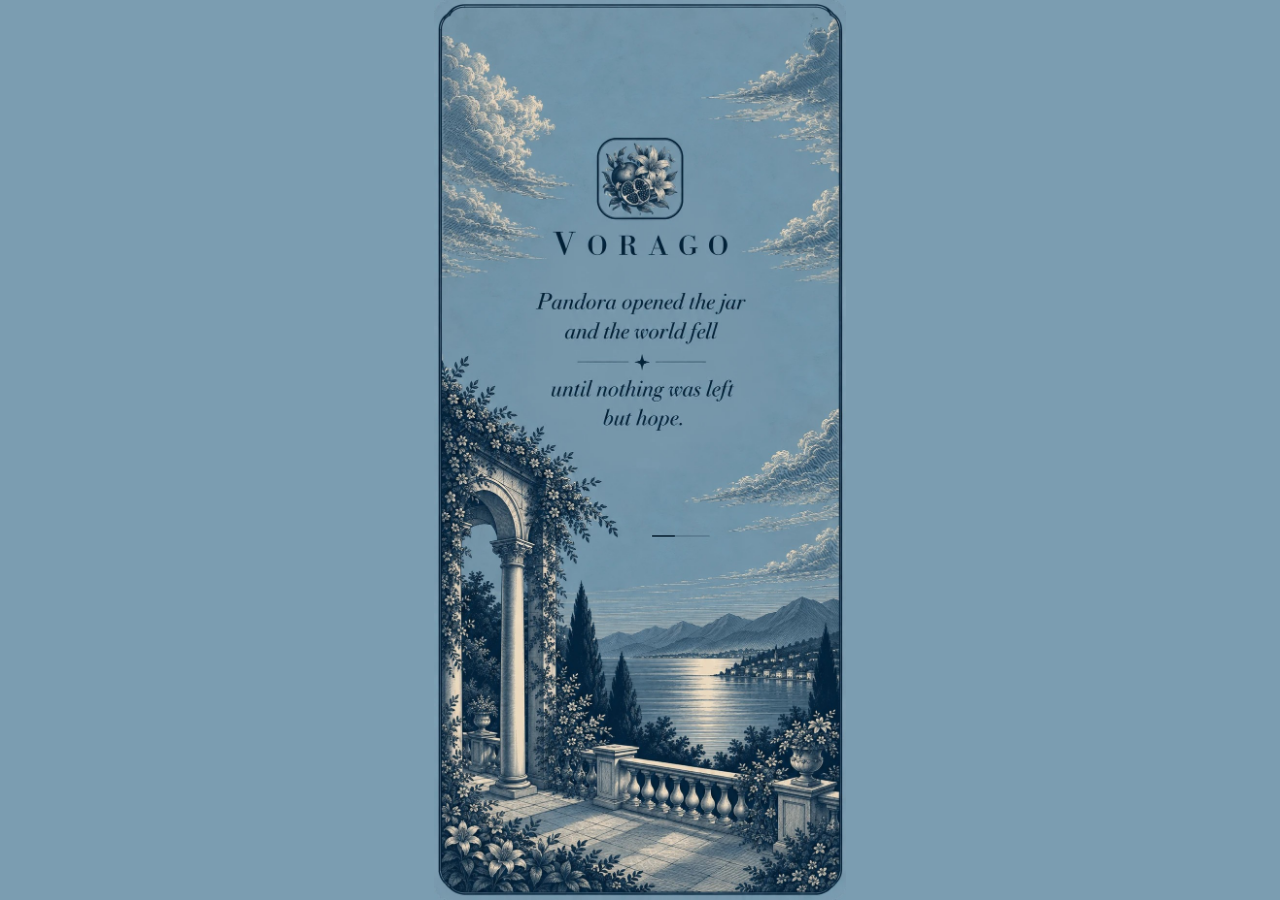
==== index.html @ 79c186fe "Vorago test version: Retia's engine with the Vorago design (lily lilac, Bodoni + Crimson Pro, lily b" ====
<!doctype html>
<html lang="en">
<head>
  <meta charset="utf-8">
  <meta name="viewport" content="width=device-width, initial-scale=1, maximum-scale=1, user-scalable=no, viewport-fit=cover">
  <meta name="theme-color" content="#7B9DB1">
  <meta name="description" content="Seven notes a day on psychology, persuasion and negotiation.">
  <meta name="mobile-web-app-capable" content="yes">
  <meta name="apple-mobile-web-app-capable" content="yes">
  <meta name="apple-mobile-web-app-title" content="Vorago">
  <meta name="apple-mobile-web-app-status-bar-style" content="default">
  <title>Vorago</title>
  <link rel="manifest" href="manifest.webmanifest">
  <link rel="icon" type="image/png" sizes="32x32" href="assets/icon-32.png">
  <link rel="apple-touch-icon" href="assets/apple-touch-icon.png">
  <!-- ?v= must match VERSION in sw.js; change both on every release so phones never mix old and new files -->
  <link rel="stylesheet" href="style.css?v=1">
  <link rel="preload" href="assets/splash.jpg" as="image">
  <link rel="preload" href="assets/fonts/bodoni-moda-normal.woff2" as="font" type="font/woff2" crossorigin>
  <link rel="preload" href="assets/fonts/crimson-pro-normal.woff2" as="font" type="font/woff2" crossorigin>
</head>
<body>
  <svg width="0" height="0" style="position:absolute" aria-hidden="true">
    <symbol id="icon-menu" viewBox="0 0 24 24"><line x1="4" y1="7" x2="20" y2="7"/><line x1="4" y1="12" x2="20" y2="12"/><line x1="4" y1="17" x2="14" y2="17"/></symbol>
    <!-- Lily: one petal, a closed bud, and the open flower (white with a green throat, golden anthers) -->
    <symbol id="lily-petal" viewBox="-12 -62 24 64" overflow="visible"><path d="M0 0 C-11 -16 -10 -42 0 -60 C10 -42 11 -16 0 0 Z" fill="#fff" stroke="#5d5872" stroke-width="1.3"/><path d="M0 0 C-5 -7 -5 -14 0 -20 C5 -14 5 -7 0 0 Z" fill="#c9dcae"/><path d="M0 -4 L0 -48" stroke="#a9c48c" stroke-width="1.1"/></symbol>
    <symbol id="lily-bloom" viewBox="-70 -70 140 140">
      <use href="#lily-petal" x="-12" y="-62" width="24" height="64"/>
      <use href="#lily-petal" x="-12" y="-62" width="24" height="64" transform="rotate(60)"/>
      <use href="#lily-petal" x="-12" y="-62" width="24" height="64" transform="rotate(120)"/>
      <use href="#lily-petal" x="-12" y="-62" width="24" height="64" transform="rotate(180)"/>
      <use href="#lily-petal" x="-12" y="-62" width="24" height="64" transform="rotate(240)"/>
      <use href="#lily-petal" x="-12" y="-62" width="24" height="64" transform="rotate(300)"/>
      <path d="M0 0 L-14 -26 M0 0 L14 -26 M0 0 L-27 -8 M0 0 L27 -8 M0 0 L-8 27 M0 0 L10 26" stroke="#7f9a60" stroke-width="1.3" fill="none"/>
      <g fill="#c08a2e"><ellipse cx="-14" cy="-27" rx="2.4" ry="4.2" transform="rotate(-28 -14 -27)"/><ellipse cx="14" cy="-27" rx="2.4" ry="4.2" transform="rotate(28 14 -27)"/><ellipse cx="-28" cy="-8" rx="2.4" ry="4.2" transform="rotate(-72 -28 -8)"/><ellipse cx="28" cy="-8" rx="2.4" ry="4.2" transform="rotate(72 28 -8)"/><ellipse cx="-8" cy="28" rx="2.4" ry="4.2" transform="rotate(16 -8 28)"/><ellipse cx="10" cy="27" rx="2.4" ry="4.2" transform="rotate(-20 10 27)"/></g>
      <circle r="4.5" fill="#8fae6c"/>
    </symbol>
    <symbol id="lily-bud" viewBox="-10 -44 20 46"><path d="M0 0 C-8 -10 -7 -30 0 -42 C7 -30 8 -10 0 0 Z" fill="#f4f8ee" stroke="#5d5872" stroke-width="1.3"/><path d="M0 0 C-6 -6 -6 -14 0 -20 C6 -14 6 -6 0 0 Z" fill="#b9d19a"/></symbol>
  </svg>

  <!-- Loading screen -->
  <!-- The artwork (assets/splash.jpg) already contains the icon, name and quote; it is shown whole on the border blue -->
  <section id="splash" class="screen splash" role="img" aria-label="Vorago. Pandora opened the jar and the world fell, until nothing was left but hope.">
    <div class="splash-art">
      <div class="splash-bottom">
        <div class="loading-line" aria-hidden="true"><i></i></div>
        <div class="continue">Touch to continue</div>
      </div>
    </div>
  </section>

  <!-- First open outside the home-screen app: how to install -->
  <section id="install" class="screen centered" hidden>
    <div class="spacer"></div>
    <img class="install-icon" src="assets/apple-touch-icon.png" alt="">
    <h1 class="done-title">Add Vorago to your home screen</h1>
    <p class="done-sub">It works offline and keeps your progress safe. In a normal browser tab, progress can be lost.</p>
    <div class="install-steps">
      <div><b>iPhone</b>In Safari, tap the Share button <span class="kbd">⬆</span>, then <em>Add to Home Screen</em>.</div>
      <div><b>Android</b>In Chrome, tap the menu <span class="kbd">⋮</span>, then <em>Add to Home screen</em> or <em>Install app</em>.</div>
    </div>
    <div class="spacer"></div>
    <button class="next wide" id="b-install-ok" type="button">Continue in the browser</button>
  </section>

  <!-- Reading a note -->
  <section id="read" class="screen" hidden>
    <header class="topbar">
      <span id="r-where"></span>
      <span class="buds" id="r-buds" aria-label="Notes done today"></span>
      <span class="topright"><span id="r-count"></span><button class="menu" type="button" data-menu aria-label="Contents"><svg aria-hidden="true"><use href="#icon-menu"/></svg></button></span>
    </header>
    <div class="behind" id="r-behind" hidden></div>
    <button class="reminder" id="r-reminder" type="button" hidden></button>
    <article class="note" id="r-note">
      <div class="kicker"><span id="r-subject"></span><span class="evidence" id="r-evidence"></span></div>
      <h1 class="title" id="r-title"></h1>
      <div class="body" id="r-body"></div>
    </article>
    <footer class="actions">
      <div class="row">
        <button class="ghost" id="b-lookup" type="button">
          <svg viewBox="0 0 24 24" aria-hidden="true"><circle cx="10.5" cy="10.5" r="6.5"/><line x1="15.5" y1="15.5" x2="21" y2="21"/></svg>
          Look it up
        </button>
        <button class="ghost" id="b-ask" type="button">
          <svg viewBox="0 0 24 24" aria-hidden="true"><path d="M12 3 L13.8 10.2 L21 12 L13.8 13.8 L12 21 L10.2 13.8 L3 12 L10.2 10.2 Z"/></svg>
          Ask AI
        </button>
      </div>
      <button class="primary" id="b-understood" type="button">Understood</button>
    </footer>
  </section>

  <!-- Recall -->
  <section id="recall" class="screen" hidden>
    <header class="topbar"><span>Recall</span><span id="c-count"></span></header>
    <div class="recall-q">
      <div class="whatis">What is…</div>
      <h1 class="title" id="c-title"></h1>
      <div class="hint" id="c-hint"></div>
    </div>
    <article class="note recall-a" id="c-answer" hidden>
      <div class="kicker"><span id="c-subject"></span></div>
      <div class="body" id="c-body"></div>
    </article>
    <footer class="actions">
      <button class="next" id="b-see" type="button">See answer</button>
      <div class="row" id="c-judge" hidden>
        <button class="outline" id="b-remembered" type="button">Remembered</button>
        <button class="outline" id="b-forgotten" type="button">Forgotten</button>
      </div>
    </footer>
  </section>

  <!-- Day complete: the lily opens -->
  <section id="done" class="screen centered" hidden>
    <header class="topbar">
      <span id="s-where"></span>
      <span class="topright"><button class="menu" type="button" data-menu aria-label="Contents"><svg aria-hidden="true"><use href="#icon-menu"/></svg></button></span>
    </header>
    <div class="spacer"></div>
    <svg class="bloom" id="s-bloom" viewBox="0 0 140 140" aria-hidden="true"><use href="#lily-bloom" width="140" height="140"/></svg>
    <h1 class="done-title" id="s-title"></h1>
    <p class="done-sub" id="s-sub"></p>
    <p class="done-streak" id="s-streak"></p>
    <div class="spacer"></div>
    <p class="closed">The garden is closed for now.</p>
    <button class="link" id="b-revisit" type="button">Revisit today's notes</button>
  </section>

  <!-- Messages -->
  <section id="message" class="screen centered" hidden>
    <header class="topbar">
      <span></span>
      <span class="topright"><button class="menu" type="button" data-menu aria-label="Contents"><svg aria-hidden="true"><use href="#icon-menu"/></svg></button></span>
    </header>
    <div class="spacer"></div>
    <h1 class="done-title" id="m-title"></h1>
    <p class="done-sub" id="m-text"></p>
    <div class="spacer"></div>
  </section>

  <!-- Contents, Progress, Library, Look up later, Settings -->
  <section id="page" class="screen" hidden>
    <header class="pagebar">
      <button class="back" id="p-back" type="button">‹ Back</button>
      <h1 class="page-title" id="p-title"></h1>
    </header>
    <div class="page-body" id="p-body"></div>
  </section>

  <div class="toast" id="toast" role="status" hidden></div>

  <script src="app.js?v=1"></script>
</body>
</html>
---- style.css ----
/* Fonts are stored with the app (SIL Open Font License), so they load instantly and work offline */
@font-face { font-family: 'Bodoni Moda'; font-style: normal; font-weight: 400 700; font-display: swap; src: url('assets/fonts/bodoni-moda-normal.woff2') format('woff2'); }
@font-face { font-family: 'Bodoni Moda'; font-style: italic; font-weight: 400 700; font-display: swap; src: url('assets/fonts/bodoni-moda-italic.woff2') format('woff2'); }
@font-face { font-family: 'Crimson Pro'; font-style: normal; font-weight: 400 700; font-display: swap; src: url('assets/fonts/crimson-pro-normal.woff2') format('woff2'); }
@font-face { font-family: 'Crimson Pro'; font-style: italic; font-weight: 400 700; font-display: swap; src: url('assets/fonts/crimson-pro-italic.woff2') format('woff2'); }

:root {
  /* Inside: lily lilac paper, violet-navy ink */
  --paper: #EBE6EF;
  --ink: #2D2944;
  --ink-soft: #716A84;
  --accent: #62558A;       /* labels, evidence tag */
  --line: #D8D0E0;
  --ghost: #B3A9C6;        /* Look it up / Ask AI outlines */
  --violet: #4C3F72;       /* Understood */
  --on-violet: #F2EEF6;
  /* Outside: the loading art's border blue and navy ink */
  --blue: #7B9DB1;
  --navy: #1F3A4D;
  --display: 'Bodoni Moda', Didot, 'Times New Roman', serif;
  --serif: 'Crimson Pro', Georgia, 'Times New Roman', serif;
}

* { box-sizing: border-box; margin: 0; }
/* No pinch or double-tap zoom (text size is set in Settings instead) */
html, body { height: 100%; touch-action: pan-x pan-y; -webkit-text-size-adjust: 100%; text-size-adjust: 100%; }
/* The paper shading covers the whole screen, so wide screens (unfolded Fold, tablets) have no visible column edge */
body {
  background: radial-gradient(ellipse at 50% 40%, #F1EDF4 0%, var(--paper) 60%, #E1DAE8 100%);
  color: var(--ink);
  font-family: var(--serif);
  -webkit-font-smoothing: antialiased;
  -webkit-tap-highlight-color: transparent;
  overscroll-behavior: none;
}
[hidden] { display: none !important; }

.screen {
  position: fixed;
  inset: 0;
  max-width: 560px;
  margin: 0 auto;
  display: flex;
  flex-direction: column;
  padding: calc(env(safe-area-inset-top) + 18px) 20px calc(env(safe-area-inset-bottom) + 18px);
  overflow: hidden;
}
.spacer { flex: 1; }
.centered { align-items: center; text-align: center; }
.centered .topbar { width: 100%; }

/* ---------- Loading screen ---------- */
/* The artwork is always shown whole (its words are part of the picture), as big as fits,
   on its own border blue, so any screen shape just gets a little blue around it */
.splash {
  max-width: none;
  padding: 0;
  background: var(--blue);
  align-items: center;
  justify-content: center;
}
.splash-art {
  --art-w: min(100vw, calc(100vh * 848 / 1855));
  position: relative;
  width: var(--art-w);
  aspect-ratio: 848 / 1855;
  background: url('assets/splash.jpg') center / 100% 100% no-repeat;
}
@supports (height: 100dvh) {
  .splash-art { --art-w: min(100vw, calc(100dvh * 848 / 1855)); }
}
/* In the open sky between the vines and the clouds (the spot marked on the art) */
.splash-bottom {
  position: absolute; left: 60%; top: 59.5%; transform: translateX(-50%);
  display: flex; flex-direction: column; align-items: center; gap: calc(var(--art-w) * .018);
}
.loading-line { width: calc(var(--art-w) * .14); height: 2px; border-radius: 2px; overflow: hidden; background: rgba(31, 58, 77, .22); }
.loading-line i { display: block; width: 40%; height: 100%; background: var(--navy); animation: slide 1.6s ease-in-out infinite; }
@keyframes slide { from { transform: translateX(-100%); } to { transform: translateX(250%); } }
.splash.ready .loading-line { background: var(--navy); }
.splash.ready .loading-line i { animation: none; opacity: 0; }
.continue {
  font-family: var(--display); font-size: max(11px, calc(var(--art-w) * .028)); letter-spacing: .18em; text-transform: uppercase;
  white-space: nowrap; color: var(--navy); opacity: 0; transition: opacity .8s;
}
.splash.ready .continue { opacity: 1; animation: breathe 2.8s ease-in-out .8s infinite; }
.splash.ready { cursor: pointer; }
@keyframes breathe { 50% { opacity: .45; } }
.splash.leaving { animation: fadeOut .5s ease forwards; }
@keyframes fadeOut { to { opacity: 0; } }

/* ---------- Top row: Day · lily buds · menu ---------- */
.topbar { display: flex; align-items: center; justify-content: space-between; gap: 10px; font-style: italic; font-size: 16px; color: var(--ink-soft); position: relative; min-height: 28px; }
.topright { display: inline-flex; align-items: center; gap: 10px; }
.menu { min-height: 0; padding: 6px; margin: -8px -8px -8px 0; background: none; border: 0; color: var(--ink-soft); display: inline-flex; }
.menu svg { width: 22px; height: 22px; stroke: currentColor; stroke-width: 1.6; stroke-linecap: round; fill: none; }
/* One bud per note of the day; each opens into a lily when the note is done */
.buds { display: flex; align-items: flex-end; gap: 4px; }
.buds svg { width: 13px; height: 26px; }
.buds svg.open { width: 24px; height: 24px; }
.buds svg.just { animation: openUp .7s cubic-bezier(.2, .9, .3, 1.2); }
@keyframes openUp { from { transform: scale(.4) rotate(-30deg); opacity: .3; } }
.behind { font-size: 14px; font-style: italic; color: var(--accent); margin-top: 8px; position: relative; }
.reminder { align-self: flex-start; min-height: 0; padding: 4px 0; margin-top: 6px; background: none; border: 0; font-style: italic; font-size: 15px; color: var(--accent); text-decoration: underline; text-underline-offset: 3px; }

/* ---------- A note ---------- */
.note {
  flex: 1;
  overflow-y: auto;
  margin: 30px -8px 16px;
  padding: 0 12px 24px;
  position: relative;
  touch-action: pan-y;
}
.kicker { display: flex; justify-content: space-between; gap: 12px; font-family: var(--display); font-size: 12px; letter-spacing: .18em; text-transform: uppercase; color: var(--ink-soft); }
.evidence { color: var(--accent); }
.title { font-family: var(--display); font-weight: 400; font-size: 36px; line-height: 1.08; margin: 8px 0 24px; color: var(--ink); }
.body p { font-size: var(--note-size, 18px); line-height: 1.6; margin: 0 0 22px; }
body[data-text="s"] { --note-size: 16.5px; }
body[data-text="l"] { --note-size: 20px; }
.body .label { display: block; font-family: var(--display); font-size: 12px; letter-spacing: .18em; text-transform: uppercase; color: var(--accent); margin-bottom: 5px; }
.body strong { font-weight: 600; }

/* Short screens (iPhone SE, small Androids): tighter spacing so a page still fits without scrolling */
@media (max-height: 720px) {
  .screen { padding-top: calc(env(safe-area-inset-top) + 12px); padding-bottom: calc(env(safe-area-inset-bottom) + 12px); }
  .note { margin-top: 16px; margin-bottom: 10px; }
  .title { font-size: 29px; margin: 6px 0 14px; }
  .body p { font-size: var(--note-size, 16.5px); line-height: 1.5; margin-bottom: 14px; }
  body[data-text="l"] .body p { font-size: 18.5px; }
  .ghost { min-height: 42px; }
  .primary, .next { min-height: 48px; }
}

.note.out { animation: turnOut .2s ease-in forwards; }
.note.out-back { animation: turnOutBack .2s ease-in forwards; }
.note.in { animation: turnIn .3s ease-out; }
.note.back { animation: turnInBack .3s ease-out; }
@keyframes turnOut { to { transform: translateX(-48px); opacity: 0; } }
@keyframes turnOutBack { to { transform: translateX(48px); opacity: 0; } }
@keyframes turnIn { from { transform: translateX(48px); opacity: 0; } }
@keyframes turnInBack { from { transform: translateX(-48px); opacity: 0; } }

/* ---------- Buttons ---------- */
.actions { display: flex; flex-direction: column; gap: 9px; position: relative; }
.row { display: flex; gap: 9px; }
button {
  font: inherit;
  cursor: pointer;
  border-radius: 4px;
  min-height: 48px;
  padding: 10px 8px;
  -webkit-user-select: none;
  user-select: none;
}
button:active { transform: scale(.98); }
.ghost { flex: 1; background: transparent; border: 1px solid var(--ghost); color: var(--ink); font-size: 17px; display: inline-flex; align-items: center; justify-content: center; gap: 7px; }
.ghost svg { width: 16px; height: 16px; fill: none; stroke: currentColor; stroke-width: 1.7; stroke-linecap: round; stroke-linejoin: round; }
/* Understood: the one strong colour, only when a note is finished */
.primary { background: var(--violet); color: var(--on-violet); border: 0; font-family: var(--display); font-size: 20px; min-height: 54px; }
/* Continue: a quiet ivory-ink outline */
.next { background: transparent; border: 1px solid var(--ink); color: var(--ink); font-family: var(--display); font-size: 20px; min-height: 54px; }
.outline { flex: 1; background: transparent; border: 1px solid var(--ink); color: var(--ink); font-size: 18px; }
.link { background: none; border: 0; color: var(--ink-soft); font-style: italic; font-size: 16px; text-decoration: underline; text-underline-offset: 3px; min-height: 40px; }

/* ---------- Recall ---------- */
.recall-q { text-align: center; margin: auto 0; }
.whatis { font-style: italic; font-size: 19px; color: var(--ink-soft); }
.recall-q .title { margin: 8px 0 10px; }
.hint { font-style: italic; font-size: 15px; color: var(--ink-soft); min-height: 20px; }
#recall.revealed .recall-q { margin: 22px 0 0; }
#recall.revealed .recall-q .title { font-size: 28px; margin-bottom: 4px; }
#recall.revealed .hint { display: none; }
.recall-a { margin-top: 12px; }
.recall-a .kicker { margin-bottom: 16px; }

/* ---------- Day complete ---------- */
.bloom { width: 150px; height: 150px; }
.bloom.opening { animation: bloom 1.1s cubic-bezier(.2, .9, .3, 1.15) both; }
@keyframes bloom {
  0% { transform: scale(.2) rotate(-40deg); opacity: 0; }
  60% { transform: scale(1.06) rotate(4deg); opacity: 1; }
  100% { transform: scale(1) rotate(0); }
}
.done-title { font-family: var(--display); font-weight: 400; font-size: 30px; line-height: 1.15; margin-top: 16px; }
.done-sub { font-style: italic; font-size: 17px; color: var(--ink-soft); margin-top: 8px; max-width: 26em; }
.done-streak { font-size: 16px; color: var(--ink-soft); margin-top: 10px; }
.closed { font-family: var(--display); font-style: italic; font-size: 19px; color: var(--ink-soft); }

/* ---------- First open: install ---------- */
.install-icon { width: 96px; height: 96px; border-radius: 22px; }
.install-steps { text-align: left; margin-top: 26px; display: grid; gap: 14px; font-size: 17px; line-height: 1.45; max-width: 24em; }
.install-steps b { display: block; font-family: var(--display); font-weight: 400; font-size: 12px; letter-spacing: .18em; text-transform: uppercase; color: var(--accent); margin-bottom: 2px; }
.kbd { display: inline-block; min-width: 1.4em; text-align: center; border: 1px solid var(--ghost); border-radius: 4px; font-style: normal; font-size: 14px; }

/* ---------- Pages (Contents, Progress, Library, Look up later, Settings) ---------- */
.pagebar { display: grid; grid-template-columns: 80px 1fr 80px; align-items: center; }
.pagebar::after { content: ''; } /* empty third column keeps the title centred */
.back { min-height: 0; padding: 6px 0; background: none; border: 0; text-align: left; font-style: italic; font-size: 17px; color: var(--ink-soft); }
.page-title { font-family: var(--display); font-weight: 400; font-size: 15px; letter-spacing: .2em; text-transform: uppercase; text-align: center; }
.page-body { flex: 1; overflow-y: auto; margin: 18px -8px 0; padding: 0 8px 24px; }
.page-note { font-style: italic; font-size: 15.5px; line-height: 1.55; color: var(--ink-soft); margin-top: 16px; }

.list { width: 100%; text-align: left; }
.list button { display: block; width: 100%; min-height: 0; background: none; border: 0; border-top: 0.5px solid var(--ghost); border-radius: 0; text-align: left; font-size: 19px; color: var(--ink); padding: 13px 2px; }
.list button:last-child { border-bottom: 0.5px solid var(--ghost); }
.list button:disabled { color: #A59DB6; cursor: default; }
.list button:active:not(:disabled) { transform: none; background: rgba(45, 41, 68, .05); }
.list small { display: block; font-style: italic; font-size: 14.5px; color: var(--ink-soft); margin-top: 2px; }
.list-day { font-family: var(--display); font-size: 12px; letter-spacing: .18em; text-transform: uppercase; color: var(--ink-soft); padding: 18px 2px 6px; }

.block { margin-bottom: 26px; }
.block-label { font-family: var(--display); font-size: 12px; letter-spacing: .18em; text-transform: uppercase; color: var(--ink-soft); margin-bottom: 8px; }
.block-title { font-family: var(--display); font-size: 28px; }
.block-sub { font-style: italic; font-size: 15px; color: var(--ink-soft); margin-top: 8px; }
.themes { margin-top: 8px; font-size: 16px; line-height: 1.6; }
.themes span { font-style: italic; color: var(--ink-soft); }
.bar { height: 6px; border-radius: 3px; background: var(--line); margin-top: 12px; overflow: hidden; }
.bar i { display: block; height: 100%; background: var(--violet); border-radius: 3px; }

.stats { display: grid; grid-template-columns: 1fr 1fr; gap: 12px; margin-bottom: 28px; }
.stats div { border: 0.5px solid var(--ghost); border-radius: 8px; padding: 12px 14px; }
.stats b { display: block; font-family: var(--display); font-weight: 400; font-size: 30px; line-height: 1.15; }
.stats span { font-style: italic; font-size: 15px; color: var(--ink-soft); }

.cal-head, .cal { display: grid; grid-template-columns: repeat(7, 1fr); gap: 7px; }
.cal-head span { text-align: center; font-family: var(--display); font-size: 12px; color: var(--ink-soft); }
.cal { margin-top: 6px; }
.cal i { aspect-ratio: 1; border-radius: 5px; border: 1px solid var(--line); }
.cal i.part { background: var(--line); }
.cal i.complete { background: var(--violet); border-color: var(--violet); }
.cal i.today { outline: 1.5px solid var(--ink); outline-offset: 1px; }
.cal i.future { opacity: .35; }
.cal-key { display: flex; align-items: center; gap: 6px; margin-top: 12px; font-style: italic; font-size: 14px; color: var(--ink-soft); }
.cal-key i { width: 12px; height: 12px; border-radius: 3px; display: inline-block; }
.cal-key i.part { background: var(--line); margin-left: 10px; }
.cal-key i.complete { background: var(--violet); }

.choices { display: flex; gap: 8px; }
.choice { flex: 1; background: transparent; border: 1px solid var(--ghost); color: var(--ink); font-size: 17px; }
.choice.on { border-color: var(--ink); background: rgba(45, 41, 68, .07); }
.next.wide { width: 100%; margin-bottom: 18px; }
#install .next.wide { margin-bottom: 0; }

.toast {
  position: fixed; left: 50%; bottom: calc(env(safe-area-inset-bottom) + 140px); transform: translateX(-50%);
  max-width: 88%; background: var(--ink); color: var(--on-violet); font-size: 16px; padding: 10px 16px; border-radius: 6px;
  text-align: center; z-index: 10;
}
.toast.show { animation: toastIn .25s ease-out; }
@keyframes toastIn { from { opacity: 0; transform: translate(-50%, 8px); } }

@media (prefers-reduced-motion: reduce) {
  *, *::before, *::after { animation: none !important; transition: none !important; }
}
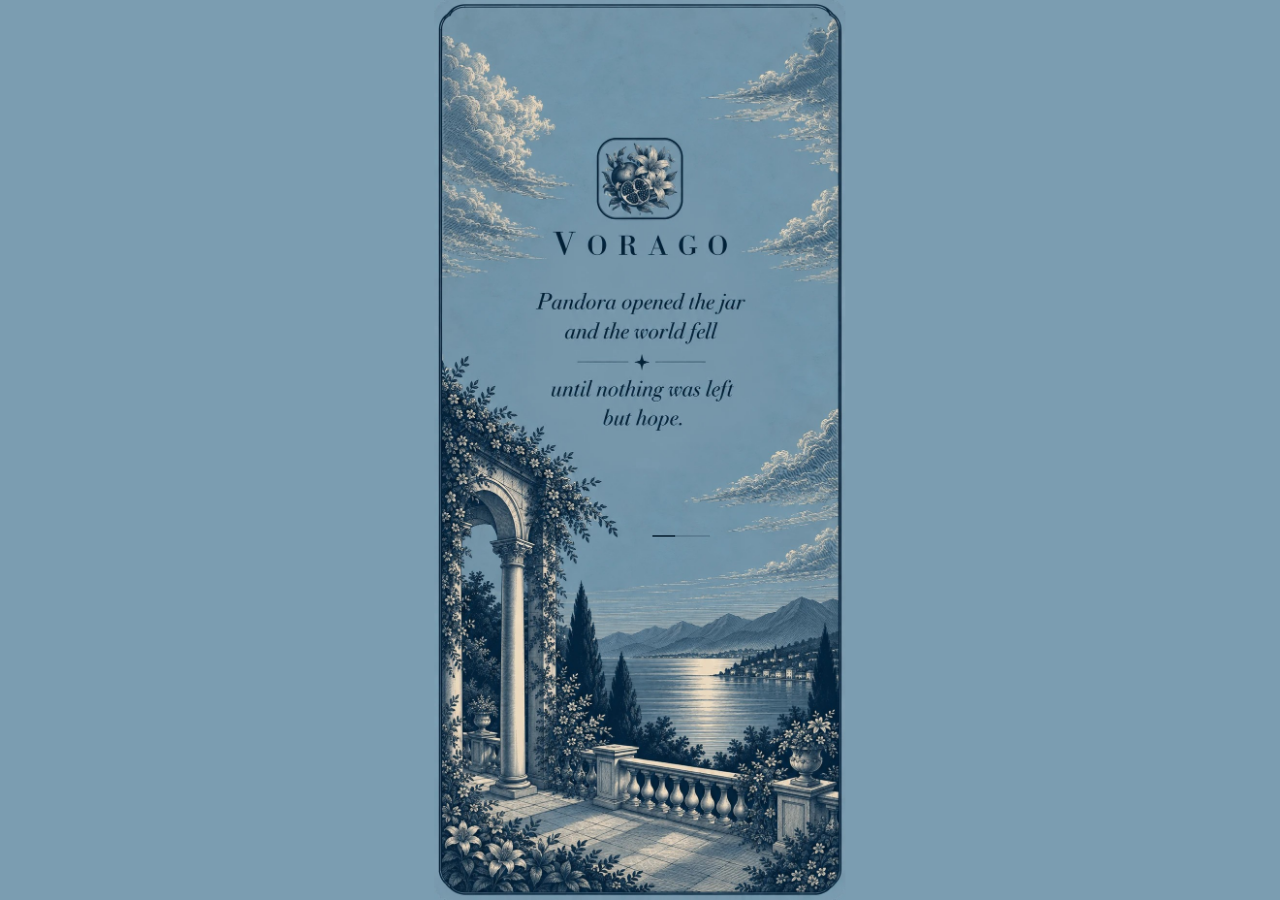
==== commit a7faa9f7: "Loading screen fills the phone screen (crops edges) instead of fitting with blue bands; wide screens" ====
--- a/index.html
+++ b/index.html
@@ -14,7 +14,7 @@
   <link rel="icon" type="image/png" sizes="32x32" href="assets/icon-32.png">
   <link rel="apple-touch-icon" href="assets/apple-touch-icon.png">
   <!-- ?v= must match VERSION in sw.js; change both on every release so phones never mix old and new files -->
-  <link rel="stylesheet" href="style.css?v=1">
+  <link rel="stylesheet" href="style.css?v=4">
   <link rel="preload" href="assets/splash.jpg" as="image">
   <link rel="preload" href="assets/fonts/bodoni-moda-normal.woff2" as="font" type="font/woff2" crossorigin>
   <link rel="preload" href="assets/fonts/crimson-pro-normal.woff2" as="font" type="font/woff2" crossorigin>
@@ -53,22 +53,22 @@
   <section id="install" class="screen centered" hidden>
     <div class="spacer"></div>
     <img class="install-icon" src="assets/apple-touch-icon.png" alt="">
-    <h1 class="done-title">Add Vorago to your home screen</h1>
-    <p class="done-sub">It works offline and keeps your progress safe. In a normal browser tab, progress can be lost.</p>
+    <h1 class="done-title" data-i18n="installTitle">Add Vorago to your home screen</h1>
+    <p class="done-sub" data-i18n="installSub">It works offline and keeps your progress safe. In a normal browser tab, progress can be lost.</p>
     <div class="install-steps">
-      <div><b>iPhone</b>In Safari, tap the Share button <span class="kbd">⬆</span>, then <em>Add to Home Screen</em>.</div>
-      <div><b>Android</b>In Chrome, tap the menu <span class="kbd">⋮</span>, then <em>Add to Home screen</em> or <em>Install app</em>.</div>
+      <div><b>iPhone</b><span data-i18n-html="installIphone">In Safari, tap the Share button <span class="kbd">⬆</span>, then <em>Add to Home Screen</em>.</span></div>
+      <div><b>Android</b><span data-i18n-html="installAndroid">In Chrome, tap the menu <span class="kbd">⋮</span>, then <em>Add to Home screen</em> or <em>Install app</em>.</span></div>
     </div>
     <div class="spacer"></div>
-    <button class="next wide" id="b-install-ok" type="button">Continue in the browser</button>
+    <button class="next wide" id="b-install-ok" type="button" data-i18n="installOk">Continue in the browser</button>
   </section>
 
   <!-- Reading a note -->
   <section id="read" class="screen" hidden>
     <header class="topbar">
       <span id="r-where"></span>
-      <span class="buds" id="r-buds" aria-label="Notes done today"></span>
-      <span class="topright"><span id="r-count"></span><button class="menu" type="button" data-menu aria-label="Contents"><svg aria-hidden="true"><use href="#icon-menu"/></svg></button></span>
+      <span class="buds" id="r-buds"></span>
+      <span class="topright"><span id="r-count"></span><button class="menu" type="button" data-menu data-i18n-aria="contents" aria-label="Contents"><svg aria-hidden="true"><use href="#icon-menu"/></svg></button></span>
     </header>
     <div class="behind" id="r-behind" hidden></div>
     <button class="reminder" id="r-reminder" type="button" hidden></button>
@@ -81,11 +81,11 @@
       <div class="row">
         <button class="ghost" id="b-lookup" type="button">
           <svg viewBox="0 0 24 24" aria-hidden="true"><circle cx="10.5" cy="10.5" r="6.5"/><line x1="15.5" y1="15.5" x2="21" y2="21"/></svg>
-          Look it up
+          <span data-i18n="lookup">Look it up</span>
         </button>
         <button class="ghost" id="b-ask" type="button">
           <svg viewBox="0 0 24 24" aria-hidden="true"><path d="M12 3 L13.8 10.2 L21 12 L13.8 13.8 L12 21 L10.2 13.8 L3 12 L10.2 10.2 Z"/></svg>
-          Ask AI
+          <span data-i18n="ask">Ask AI</span>
         </button>
       </div>
       <button class="primary" id="b-understood" type="button">Understood</button>
@@ -94,9 +94,9 @@
 
   <!-- Recall -->
   <section id="recall" class="screen" hidden>
-    <header class="topbar"><span>Recall</span><span id="c-count"></span></header>
+    <header class="topbar"><span data-i18n="recall">Recall</span><span id="c-count"></span></header>
     <div class="recall-q">
-      <div class="whatis">What is…</div>
+      <div class="whatis" data-i18n="whatIs">What is…</div>
       <h1 class="title" id="c-title"></h1>
       <div class="hint" id="c-hint"></div>
     </div>
@@ -105,10 +105,10 @@
       <div class="body" id="c-body"></div>
     </article>
     <footer class="actions">
-      <button class="next" id="b-see" type="button">See answer</button>
+      <button class="next" id="b-see" type="button" data-i18n="seeAnswer">See answer</button>
       <div class="row" id="c-judge" hidden>
-        <button class="outline" id="b-remembered" type="button">Remembered</button>
-        <button class="outline" id="b-forgotten" type="button">Forgotten</button>
+        <button class="outline" id="b-remembered" type="button" data-i18n="remembered">Remembered</button>
+        <button class="outline" id="b-forgotten" type="button" data-i18n="forgotten">Forgotten</button>
       </div>
     </footer>
   </section>
@@ -117,7 +117,7 @@
   <section id="done" class="screen centered" hidden>
     <header class="topbar">
       <span id="s-where"></span>
-      <span class="topright"><button class="menu" type="button" data-menu aria-label="Contents"><svg aria-hidden="true"><use href="#icon-menu"/></svg></button></span>
+      <span class="topright"><button class="menu" type="button" data-menu data-i18n-aria="contents" aria-label="Contents"><svg aria-hidden="true"><use href="#icon-menu"/></svg></button></span>
     </header>
     <div class="spacer"></div>
     <svg class="bloom" id="s-bloom" viewBox="0 0 140 140" aria-hidden="true"><use href="#lily-bloom" width="140" height="140"/></svg>
@@ -125,15 +125,15 @@
     <p class="done-sub" id="s-sub"></p>
     <p class="done-streak" id="s-streak"></p>
     <div class="spacer"></div>
-    <p class="closed">The garden is closed for now.</p>
-    <button class="link" id="b-revisit" type="button">Revisit today's notes</button>
+    <p class="closed" data-i18n="gardenClosed">The garden is closed for now.</p>
+    <button class="link" id="b-revisit" type="button" data-i18n="revisit">Revisit today's notes</button>
   </section>
 
   <!-- Messages -->
   <section id="message" class="screen centered" hidden>
     <header class="topbar">
       <span></span>
-      <span class="topright"><button class="menu" type="button" data-menu aria-label="Contents"><svg aria-hidden="true"><use href="#icon-menu"/></svg></button></span>
+      <span class="topright"><button class="menu" type="button" data-menu data-i18n-aria="contents" aria-label="Contents"><svg aria-hidden="true"><use href="#icon-menu"/></svg></button></span>
     </header>
     <div class="spacer"></div>
     <h1 class="done-title" id="m-title"></h1>
@@ -144,7 +144,7 @@
   <!-- Contents, Progress, Library, Look up later, Settings -->
   <section id="page" class="screen" hidden>
     <header class="pagebar">
-      <button class="back" id="p-back" type="button">‹ Back</button>
+      <button class="back" id="p-back" type="button" data-i18n="back">‹ Back</button>
       <h1 class="page-title" id="p-title"></h1>
     </header>
     <div class="page-body" id="p-body"></div>
@@ -152,6 +152,6 @@
 
   <div class="toast" id="toast" role="status" hidden></div>
 
-  <script src="app.js?v=1"></script>
+  <script src="app.js?v=4"></script>
 </body>
 </html>
--- a/style.css
+++ b/style.css
@@ -1,8 +1,16 @@
-/* Fonts are stored with the app (SIL Open Font License), so they load instantly and work offline */
-@font-face { font-family: 'Bodoni Moda'; font-style: normal; font-weight: 400 700; font-display: swap; src: url('assets/fonts/bodoni-moda-normal.woff2') format('woff2'); }
-@font-face { font-family: 'Bodoni Moda'; font-style: italic; font-weight: 400 700; font-display: swap; src: url('assets/fonts/bodoni-moda-italic.woff2') format('woff2'); }
-@font-face { font-family: 'Crimson Pro'; font-style: normal; font-weight: 400 700; font-display: swap; src: url('assets/fonts/crimson-pro-normal.woff2') format('woff2'); }
-@font-face { font-family: 'Crimson Pro'; font-style: italic; font-weight: 400 700; font-display: swap; src: url('assets/fonts/crimson-pro-italic.woff2') format('woff2'); }
+/* Fonts are stored with the app (SIL Open Font License), so they load instantly and work offline.
+   Each font is split into Latin and Vietnamese letters; the phone only downloads the part a page uses.
+   Bodoni Moda has no Vietnamese letters, so Vietnamese mode uses its close cousin Playfair Display instead. */
+@font-face { font-family: 'Bodoni Moda'; font-style: normal; font-weight: 400 700; font-display: swap; src: url('assets/fonts/bodoni-moda-normal.woff2') format('woff2'); unicode-range: U+0000-00FF, U+0131, U+0152-0153, U+02BB-02BC, U+02C6, U+02DA, U+02DC, U+0304, U+0308, U+0329, U+2000-206F, U+20AC, U+2122, U+2191, U+2193, U+2212, U+2215, U+FEFF, U+FFFD; }
+@font-face { font-family: 'Bodoni Moda'; font-style: italic; font-weight: 400 700; font-display: swap; src: url('assets/fonts/bodoni-moda-italic.woff2') format('woff2'); unicode-range: U+0000-00FF, U+0131, U+0152-0153, U+02BB-02BC, U+02C6, U+02DA, U+02DC, U+0304, U+0308, U+0329, U+2000-206F, U+20AC, U+2122, U+2191, U+2193, U+2212, U+2215, U+FEFF, U+FFFD; }
+@font-face { font-family: 'Crimson Pro'; font-style: normal; font-weight: 400 700; font-display: swap; src: url('assets/fonts/crimson-pro-normal.woff2') format('woff2'); unicode-range: U+0000-00FF, U+0131, U+0152-0153, U+02BB-02BC, U+02C6, U+02DA, U+02DC, U+0304, U+0308, U+0329, U+2000-206F, U+20AC, U+2122, U+2191, U+2193, U+2212, U+2215, U+FEFF, U+FFFD; }
+@font-face { font-family: 'Crimson Pro'; font-style: italic; font-weight: 400 700; font-display: swap; src: url('assets/fonts/crimson-pro-italic.woff2') format('woff2'); unicode-range: U+0000-00FF, U+0131, U+0152-0153, U+02BB-02BC, U+02C6, U+02DA, U+02DC, U+0304, U+0308, U+0329, U+2000-206F, U+20AC, U+2122, U+2191, U+2193, U+2212, U+2215, U+FEFF, U+FFFD; }
+@font-face { font-family: 'Crimson Pro'; font-style: normal; font-weight: 400 700; font-display: swap; src: url('assets/fonts/crimson-pro-normal-vi.woff2') format('woff2'); unicode-range: U+0102-0103, U+0110-0111, U+0128-0129, U+0168-0169, U+01A0-01A1, U+01AF-01B0, U+0300-0301, U+0303-0304, U+0308-0309, U+0323, U+0329, U+1EA0-1EF9, U+20AB; }
+@font-face { font-family: 'Crimson Pro'; font-style: italic; font-weight: 400 700; font-display: swap; src: url('assets/fonts/crimson-pro-italic-vi.woff2') format('woff2'); unicode-range: U+0102-0103, U+0110-0111, U+0128-0129, U+0168-0169, U+01A0-01A1, U+01AF-01B0, U+0300-0301, U+0303-0304, U+0308-0309, U+0323, U+0329, U+1EA0-1EF9, U+20AB; }
+@font-face { font-family: 'Playfair Display'; font-style: normal; font-weight: 400 700; font-display: swap; src: url('assets/fonts/playfair-display-normal.woff2') format('woff2'); unicode-range: U+0000-00FF, U+0131, U+0152-0153, U+02BB-02BC, U+02C6, U+02DA, U+02DC, U+0304, U+0308, U+0329, U+2000-206F, U+20AC, U+2122, U+2191, U+2193, U+2212, U+2215, U+FEFF, U+FFFD; }
+@font-face { font-family: 'Playfair Display'; font-style: italic; font-weight: 400 700; font-display: swap; src: url('assets/fonts/playfair-display-italic.woff2') format('woff2'); unicode-range: U+0000-00FF, U+0131, U+0152-0153, U+02BB-02BC, U+02C6, U+02DA, U+02DC, U+0304, U+0308, U+0329, U+2000-206F, U+20AC, U+2122, U+2191, U+2193, U+2212, U+2215, U+FEFF, U+FFFD; }
+@font-face { font-family: 'Playfair Display'; font-style: normal; font-weight: 400 700; font-display: swap; src: url('assets/fonts/playfair-display-normal-vi.woff2') format('woff2'); unicode-range: U+0102-0103, U+0110-0111, U+0128-0129, U+0168-0169, U+01A0-01A1, U+01AF-01B0, U+0300-0301, U+0303-0304, U+0308-0309, U+0323, U+0329, U+1EA0-1EF9, U+20AB; }
+@font-face { font-family: 'Playfair Display'; font-style: italic; font-weight: 400 700; font-display: swap; src: url('assets/fonts/playfair-display-italic-vi.woff2') format('woff2'); unicode-range: U+0102-0103, U+0110-0111, U+0128-0129, U+0168-0169, U+01A0-01A1, U+01AF-01B0, U+0300-0301, U+0303-0304, U+0308-0309, U+0323, U+0329, U+1EA0-1EF9, U+20AB; }
 
 :root {
   /* Inside: lily lilac paper, violet-navy ink */
@@ -20,6 +28,9 @@
   --display: 'Bodoni Moda', Didot, 'Times New Roman', serif;
   --serif: 'Crimson Pro', Georgia, 'Times New Roman', serif;
 }
+/* Vietnamese mode: Playfair Display for titles, labels and buttons (Bodoni has no Vietnamese letters) */
+html[lang="vi"] { --display: 'Playfair Display', Georgia, 'Times New Roman', serif; }
+html[lang="vi"] .title { font-size: 32px; line-height: 1.15; }
 
 * { box-sizing: border-box; margin: 0; }
 /* No pinch or double-tap zoom (text size is set in Settings instead) */
@@ -50,24 +61,31 @@
 .centered .topbar { width: 100%; }
 
 /* ---------- Loading screen ---------- */
-/* The artwork is always shown whole (its words are part of the picture), as big as fits,
-   on its own border blue, so any screen shape just gets a little blue around it */
+/* Phones: the artwork fills the whole screen (a little of its edges is cropped rather than leaving blue gaps).
+   Wide screens (unfolded Fold, tablets): filling would crop away the icon and quote, so the artwork is
+   shown whole instead, on its own border blue. Sizes use the screen's real size (container units). */
 .splash {
   max-width: none;
-  padding: 0;
   background: var(--blue);
-  align-items: center;
-  justify-content: center;
-}
+  container-type: size;
+}
+#splash { padding: 0; } /* beats the short-screen padding below, so the art reaches every edge */
 .splash-art {
-  --art-w: min(100vw, calc(100vh * 848 / 1855));
-  position: relative;
+  --art-w: max(100vw, calc(100vh * 848 / 1855));   /* fallback for older phones */
+  --art-w: max(100cqw, calc(100cqh * 848 / 1855)); /* cover the screen */
+  position: absolute;
+  left: 50%;
+  top: 50%;
+  transform: translate(-50%, -50%);
   width: var(--art-w);
   aspect-ratio: 848 / 1855;
   background: url('assets/splash.jpg') center / 100% 100% no-repeat;
 }
-@supports (height: 100dvh) {
-  .splash-art { --art-w: min(100vw, calc(100dvh * 848 / 1855)); }
+@media (min-aspect-ratio: 3/5) {
+  .splash-art {
+    --art-w: min(100vw, calc(100vh * 848 / 1855));
+    --art-w: min(100cqw, calc(100cqh * 848 / 1855)); /* fit inside */
+  }
 }
 /* In the open sky between the vines and the clouds (the spot marked on the art) */
 .splash-bottom {
@@ -80,7 +98,7 @@
 .splash.ready .loading-line { background: var(--navy); }
 .splash.ready .loading-line i { animation: none; opacity: 0; }
 .continue {
-  font-family: var(--display); font-size: max(11px, calc(var(--art-w) * .028)); letter-spacing: .18em; text-transform: uppercase;
+  font-family: 'Bodoni Moda', Didot, serif; /* the loading screen stays in English, in any language */ font-size: max(11px, calc(var(--art-w) * .028)); letter-spacing: .18em; text-transform: uppercase;
   white-space: nowrap; color: var(--navy); opacity: 0; transition: opacity .8s;
 }
 .splash.ready .continue { opacity: 1; animation: breathe 2.8s ease-in-out .8s infinite; }
@@ -121,11 +139,12 @@
 .body .label { display: block; font-family: var(--display); font-size: 12px; letter-spacing: .18em; text-transform: uppercase; color: var(--accent); margin-bottom: 5px; }
 .body strong { font-weight: 600; }
 
-/* Short screens (iPhone SE, small Androids): tighter spacing so a page still fits without scrolling */
-@media (max-height: 720px) {
+/* Short or narrow screens (iPhone SE, Galaxy S24 and similar Androids): tighter spacing so a page still fits without scrolling */
+@media (max-height: 800px), (max-width: 365px) {
   .screen { padding-top: calc(env(safe-area-inset-top) + 12px); padding-bottom: calc(env(safe-area-inset-bottom) + 12px); }
   .note { margin-top: 16px; margin-bottom: 10px; }
   .title { font-size: 29px; margin: 6px 0 14px; }
+  html[lang="vi"] .title { font-size: 26px; }
   .body p { font-size: var(--note-size, 16.5px); line-height: 1.5; margin-bottom: 14px; }
   body[data-text="l"] .body p { font-size: 18.5px; }
   .ghost { min-height: 42px; }
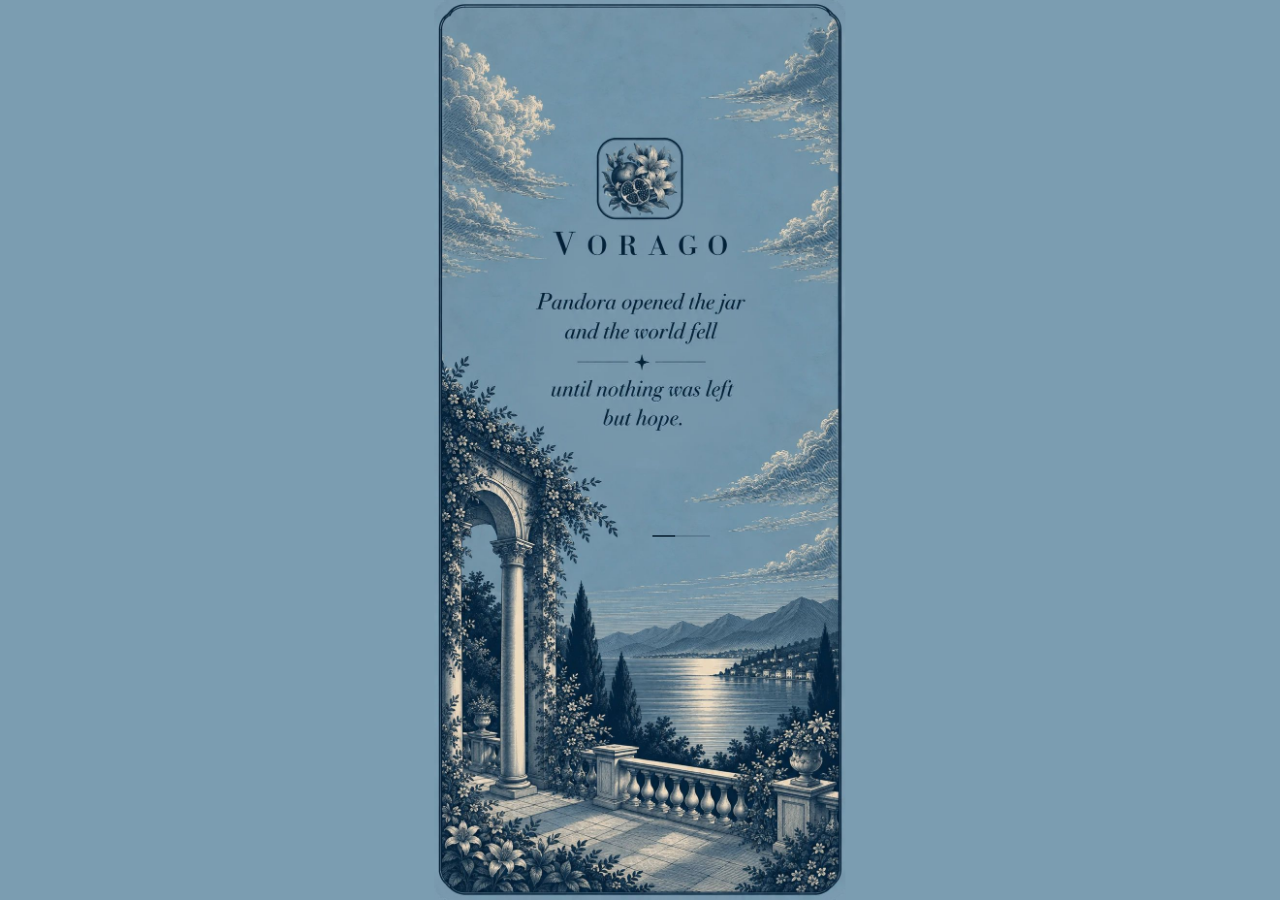
==== commit 5ea201c9: "Lighter loading image (JPEG quality 80); v5" ====
--- a/index.html
+++ b/index.html
@@ -14,7 +14,7 @@
   <link rel="icon" type="image/png" sizes="32x32" href="assets/icon-32.png">
   <link rel="apple-touch-icon" href="assets/apple-touch-icon.png">
   <!-- ?v= must match VERSION in sw.js; change both on every release so phones never mix old and new files -->
-  <link rel="stylesheet" href="style.css?v=4">
+  <link rel="stylesheet" href="style.css?v=5">
   <link rel="preload" href="assets/splash.jpg" as="image">
   <link rel="preload" href="assets/fonts/bodoni-moda-normal.woff2" as="font" type="font/woff2" crossorigin>
   <link rel="preload" href="assets/fonts/crimson-pro-normal.woff2" as="font" type="font/woff2" crossorigin>
@@ -152,6 +152,6 @@
 
   <div class="toast" id="toast" role="status" hidden></div>
 
-  <script src="app.js?v=4"></script>
+  <script src="app.js?v=5"></script>
 </body>
 </html>
